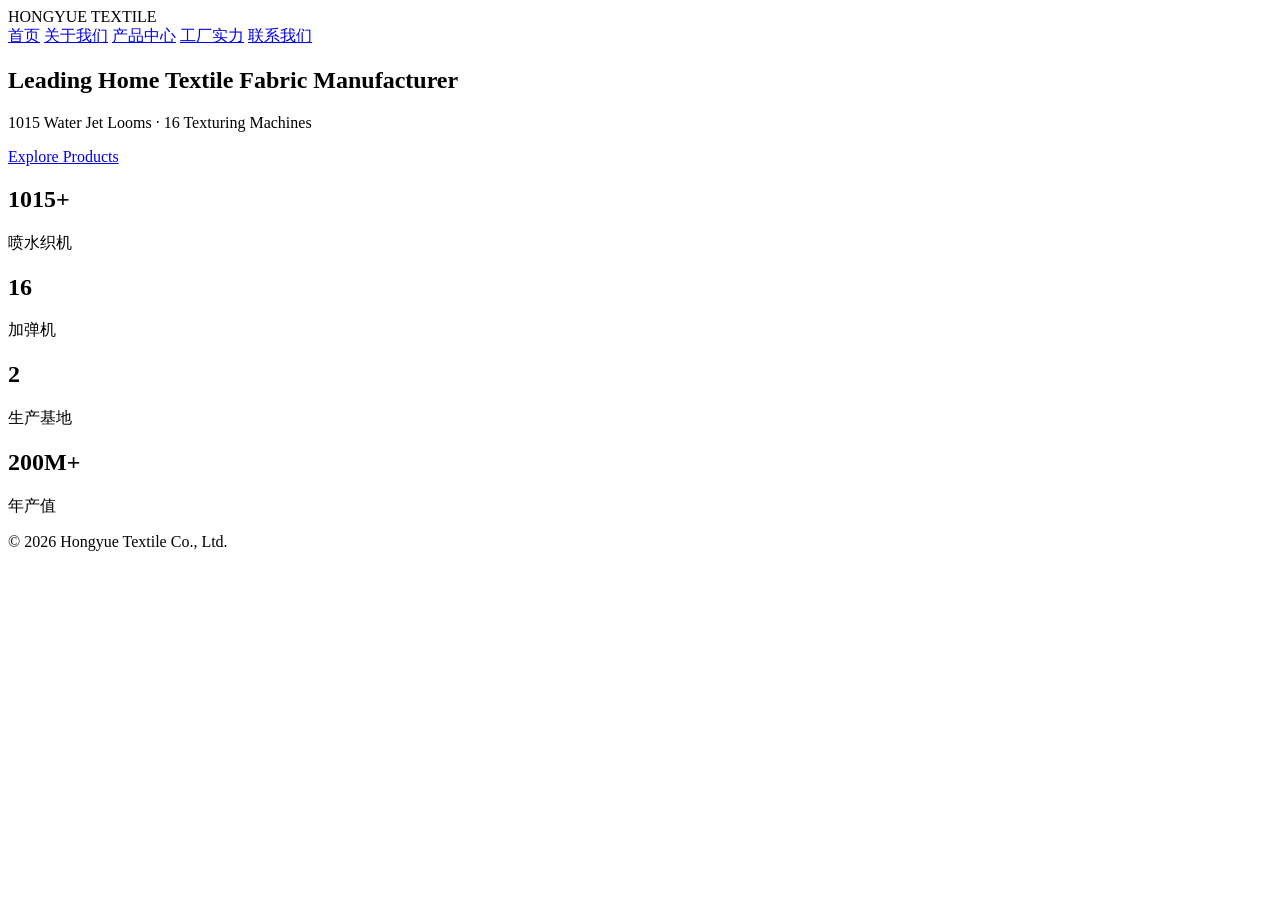
==== index.html @ 9ca7f364 "Add initial HTML structure for Hongyue Textile" ====
<!DOCTYPE html>
<html lang="zh-CN">
<head>
<meta charset="UTF-8">
<meta name="viewport" content="width=device-width, initial-scale=1.0">
<title>宏跃纺织 | Hongyue Textile</title>

<link rel="stylesheet" href="style.css">

</head>

<body>

<header>

<div class="logo">
HONGYUE TEXTILE
</div>

<nav>

<a href="index.html">首页</a>

<a href="about.html">关于我们</a>

<a href="products.html">产品中心</a>

<a href="factory.html">工厂实力</a>

<a href="contact.html">联系我们</a>

</nav>

</header>

<section class="hero">

<h1>Leading Home Textile Fabric Manufacturer</h1>

<p>1015 Water Jet Looms · 16 Texturing Machines</p>

<a class="btn" href="products.html">Explore Products</a>

</section>

<section class="stats">

<div>

<h2>1015+</h2>

<p>喷水织机</p>

</div>

<div>

<h2>16</h2>

<p>加弹机</p>

</div>

<div>

<h2>2</h2>

<p>生产基地</p>

</div>

<div>

<h2>200M+</h2>

<p>年产值</p>

</div>

</section>

<footer>

© 2026 Hongyue Textile Co., Ltd.

</footer>

<script src="script.js"></script>

</body>
</html>
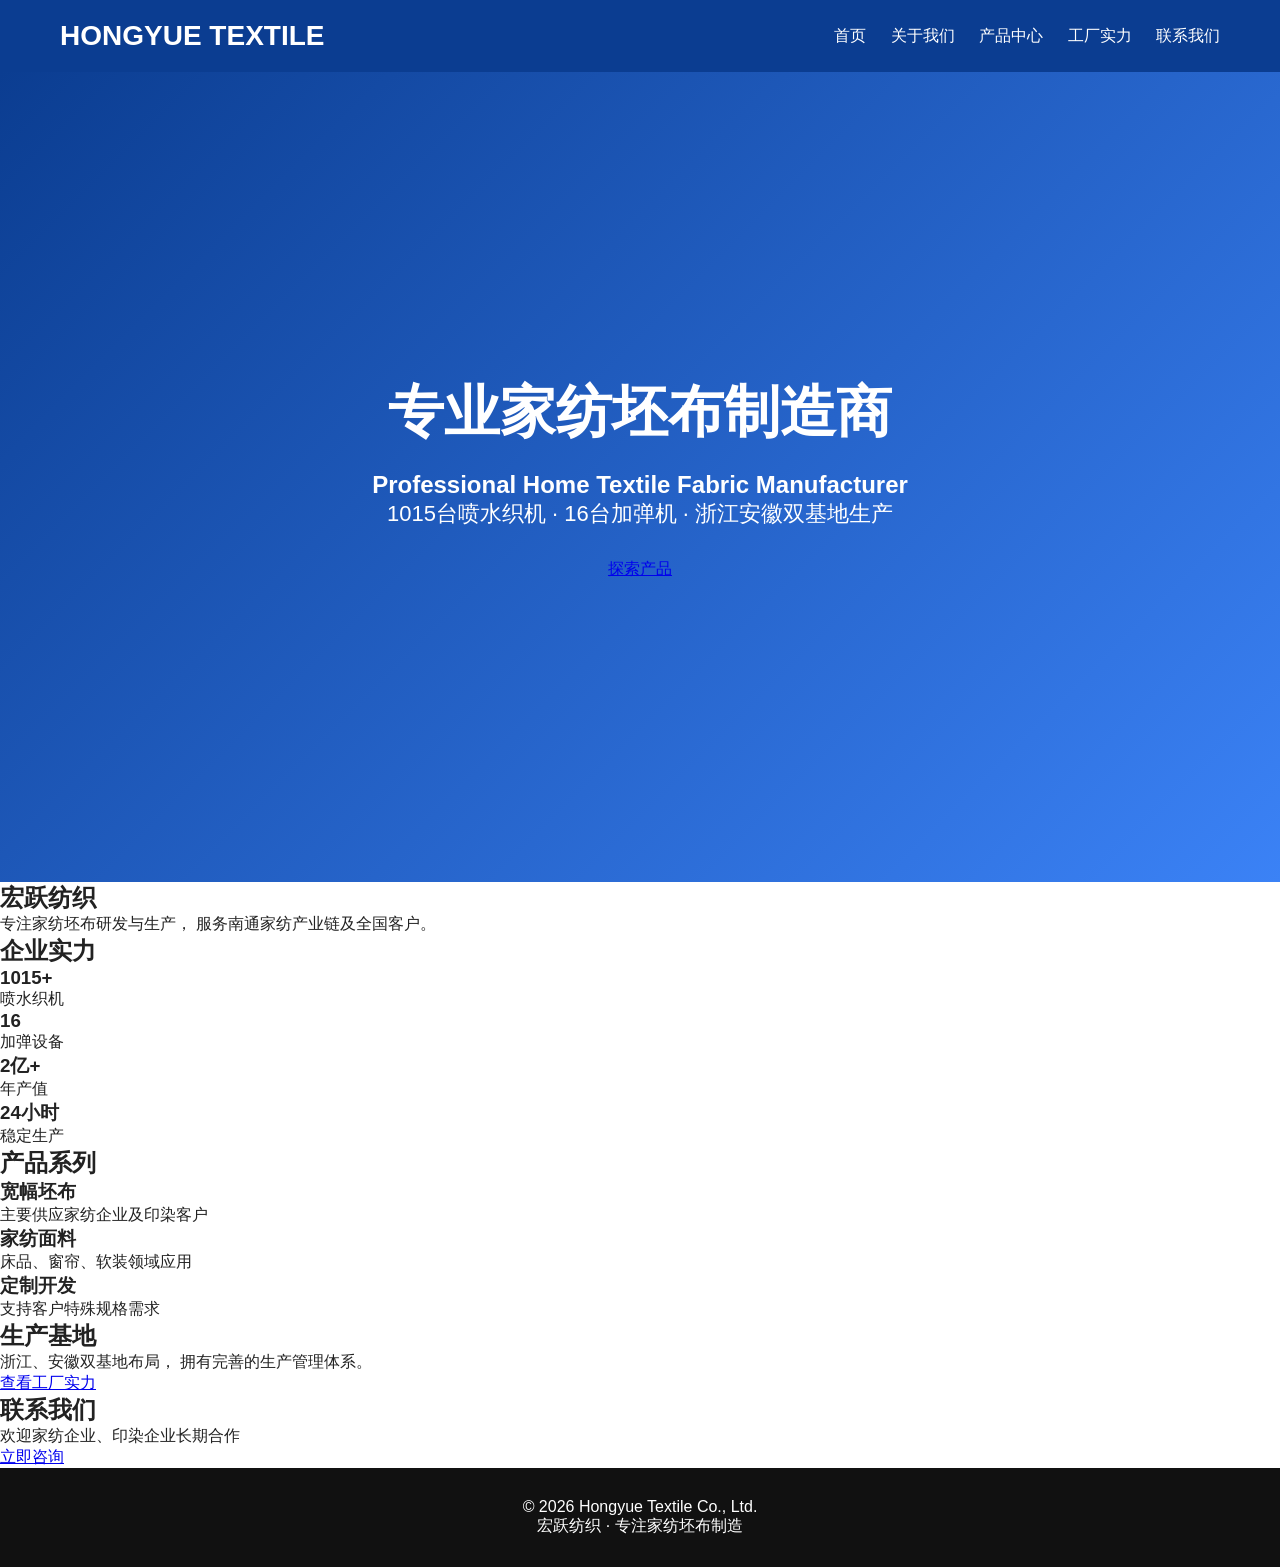
==== commit 96ad2396: "Update index.html" ====
--- a/index.html
+++ b/index.html
@@ -1,22 +1,29 @@
 <!DOCTYPE html>
 <html lang="zh-CN">
+
 <head>
+
 <meta charset="UTF-8">
+
 <meta name="viewport" content="width=device-width, initial-scale=1.0">
+
 <title>宏跃纺织 | Hongyue Textile</title>
 
 <link rel="stylesheet" href="style.css">
 
 </head>
 
+
 <body>
 
-<header>
+
+<header class="header">
 
 <div class="logo">
 HONGYUE TEXTILE
 </div>
 
+
 <nav>
 
 <a href="index.html">首页</a>
@@ -31,61 +38,254 @@
 
 </nav>
 
+
 </header>
 
+
+
 <section class="hero">
 
-<h1>Leading Home Textile Fabric Manufacturer</h1>
-
-<p>1015 Water Jet Looms · 16 Texturing Machines</p>
-
-<a class="btn" href="products.html">Explore Products</a>
-
-</section>
-
-<section class="stats">
+
+<div class="hero-content">
+
+
+<h1>
+专业家纺坯布制造商
+</h1>
+
+
+<h2>
+Professional Home Textile Fabric Manufacturer
+</h2>
+
+
+<p>
+1015台喷水织机 · 16台加弹机 · 浙江安徽双基地生产
+</p>
+
+
+<a href="products.html" class="button">
+探索产品
+</a>
+
+
+</div>
+
+
+</section>
+
+
+
+
+<section class="company">
+
+
+<h2>
+宏跃纺织
+</h2>
+
+
+<p>
+
+专注家纺坯布研发与生产，
+服务南通家纺产业链及全国客户。
+
+</p>
+
+
+</section>
+<section class="strength">
+
+
+<h2>
+企业实力
+</h2>
+
+
+<div class="cards">
+
+
+<div class="card">
+
+<h3>
+1015+
+</h3>
+
+<p>
+喷水织机
+</p>
+
+</div>
+
+
+
+<div class="card">
+
+<h3>
+16
+</h3>
+
+<p>
+加弹设备
+</p>
+
+</div>
+
+
+
+<div class="card">
+
+<h3>
+2亿+
+</h3>
+
+<p>
+年产值
+</p>
+
+</div>
+
+
+
+<div class="card">
+
+<h3>
+24小时
+</h3>
+
+<p>
+稳定生产
+</p>
+
+</div>
+
+
+</div>
+
+
+</section>
+
+
+
+
+<section class="products">
+
+
+<h2>
+产品系列
+</h2>
+
+
+<div class="product-box">
+
 
 <div>
 
-<h2>1015+</h2>
-
-<p>喷水织机</p>
-
-</div>
+<h3>
+宽幅坯布
+</h3>
+
+<p>
+主要供应家纺企业及印染客户</p>
+
+</div>
+
+
 
 <div>
 
-<h2>16</h2>
-
-<p>加弹机</p>
-
-</div>
+<h3>
+家纺面料
+</h3>
+
+<p>
+床品、窗帘、软装领域应用</p>
+
+</div>
+
+
 
 <div>
 
-<h2>2</h2>
-
-<p>生产基地</p>
-
-</div>
-
-<div>
-
-<h2>200M+</h2>
-
-<p>年产值</p>
-
-</div>
-
-</section>
+<h3>
+定制开发
+</h3>
+
+<p>
+支持客户特殊规格需求</p>
+
+</div>
+
+
+
+</div>
+
+
+</section>
+<section class="factory">
+
+<h2>
+生产基地
+</h2>
+
+
+<p>
+
+浙江、安徽双基地布局，
+拥有完善的生产管理体系。
+
+</p>
+
+
+<a href="factory.html" class="button">
+查看工厂实力
+</a>
+
+
+</section>
+
+
+
+
+<section class="contact">
+
+<h2>
+联系我们
+</h2>
+
+
+<p>
+欢迎家纺企业、印染企业长期合作
+</p>
+
+
+<a href="contact.html" class="button">
+立即咨询
+</a>
+
+
+</section>
+
+
+
 
 <footer>
 
+<p>
 © 2026 Hongyue Textile Co., Ltd.
+</p>
+
+<p>
+宏跃纺织 · 专注家纺坯布制造
+</p>
 
 </footer>
 
+
+
 <script src="script.js"></script>
 
+
 </body>
+
 </html>
--- a/style.css
+++ b/style.css
@@ -0,0 +1,81 @@
+*{
+    margin:0;
+    padding:0;
+    box-sizing:border-box;
+}
+
+body{
+    font-family:-apple-system,BlinkMacSystemFont,"PingFang SC","Microsoft YaHei",sans-serif;
+    background:#fff;
+    color:#222;
+}
+
+header{
+    background:#0b3d91;
+    color:#fff;
+    display:flex;
+    justify-content:space-between;
+    align-items:center;
+    padding:20px 60px;
+}
+
+.logo{
+    font-size:28px;
+    font-weight:bold;
+}
+
+nav a{
+    color:#fff;
+    text-decoration:none;
+    margin-left:20px;
+}
+
+.hero{
+    height:90vh;
+    display:flex;
+    flex-direction:column;
+    justify-content:center;
+    align-items:center;
+    text-align:center;
+    background:linear-gradient(135deg,#0b3d91,#3b82f6);
+    color:#fff;
+}
+
+.hero h1{
+    font-size:56px;
+    margin-bottom:20px;
+}
+
+.hero p{
+    font-size:22px;
+    margin-bottom:30px;
+}
+
+.btn{
+    background:#fff;
+    color:#0b3d91;
+    padding:15px 35px;
+    text-decoration:none;
+    border-radius:40px;
+    font-weight:bold;
+}
+
+.stats{
+    display:grid;
+    grid-template-columns:repeat(4,1fr);
+    gap:20px;
+    padding:80px;
+    text-align:center;
+}
+
+.stats h2{
+    color:#0b3d91;
+    font-size:42px;
+}
+
+footer{
+    background:#111;
+    color:#fff;
+    text-align:center;
+    padding:30px;
+}
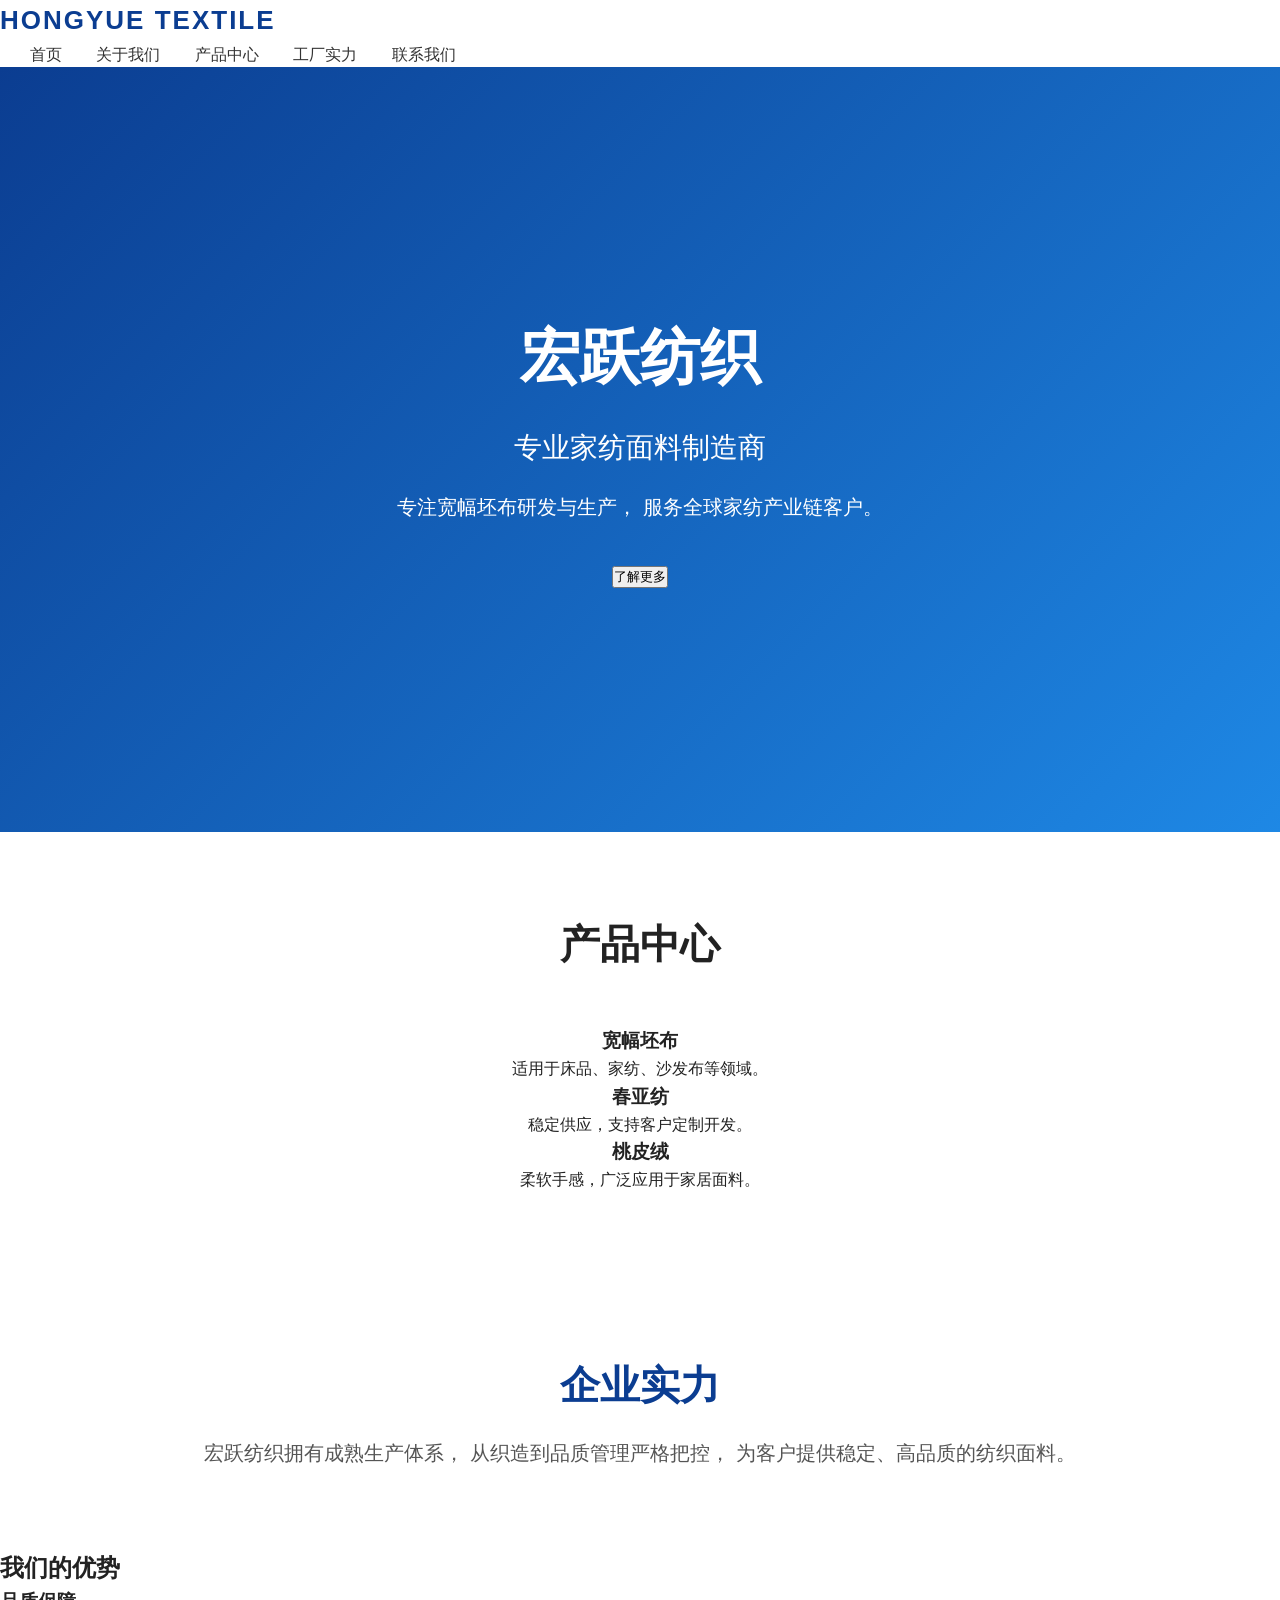
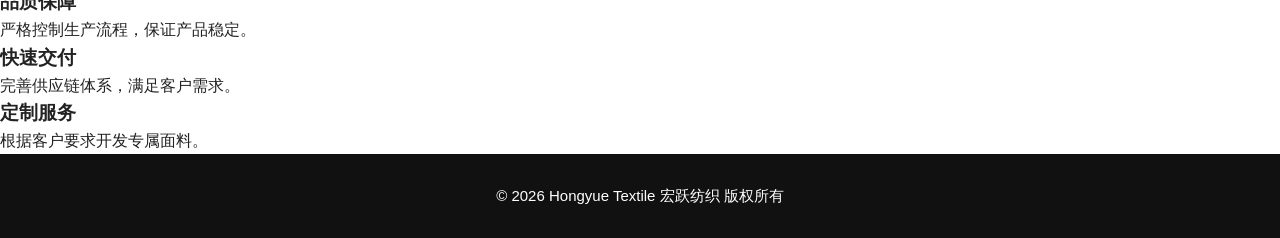
==== commit c99edc92: "Update index.html" ====
--- a/index.html
+++ b/index.html
@@ -1,10 +1,7 @@
 <!DOCTYPE html>
 <html lang="zh-CN">
-
 <head>
-
 <meta charset="UTF-8">
-
 <meta name="viewport" content="width=device-width, initial-scale=1.0">
 
 <title>宏跃纺织 | Hongyue Textile</title>
@@ -13,148 +10,91 @@
 
 </head>
 
-
 <body>
 
-
-<header class="header">
+<header>
 
 <div class="logo">
 HONGYUE TEXTILE
 </div>
 
-
 <nav>
-
 <a href="index.html">首页</a>
-
 <a href="about.html">关于我们</a>
-
 <a href="products.html">产品中心</a>
-
 <a href="factory.html">工厂实力</a>
-
 <a href="contact.html">联系我们</a>
-
 </nav>
-
 
 </header>
 
 
-
 <section class="hero">
 
-
-<div class="hero-content">
-
+<div class="hero-text">
 
 <h1>
-专业家纺坯布制造商
+宏跃纺织
 </h1>
 
-
 <h2>
-Professional Home Textile Fabric Manufacturer
+专业家纺面料制造商
 </h2>
 
-
 <p>
-1015台喷水织机 · 16台加弹机 · 浙江安徽双基地生产
+专注宽幅坯布研发与生产，
+服务全球家纺产业链客户。
 </p>
 
-
-<a href="products.html" class="button">
-探索产品
-</a>
-
+<button>
+了解更多
+</button>
 
 </div>
 
-
 </section>
-
-
-
-
-<section class="company">
-
+<section class="products">
 
 <h2>
-宏跃纺织
+产品中心
 </h2>
 
+<div class="product-list">
 
-<p>
-
-专注家纺坯布研发与生产，
-服务南通家纺产业链及全国客户。
-
-</p>
-
-
-</section>
-<section class="strength">
-
-
-<h2>
-企业实力
-</h2>
-
-
-<div class="cards">
-
-
-<div class="card">
+<div class="product-card">
 
 <h3>
-1015+
+宽幅坯布
 </h3>
 
 <p>
-喷水织机
+适用于床品、家纺、沙发布等领域。
 </p>
 
 </div>
 
 
-
-<div class="card">
+<div class="product-card">
 
 <h3>
-16
+春亚纺
 </h3>
 
 <p>
-加弹设备
+稳定供应，支持客户定制开发。
 </p>
 
 </div>
 
 
-
-<div class="card">
+<div class="product-card">
 
 <h3>
-2亿+
+桃皮绒
 </h3>
 
 <p>
-年产值
-</p>
-
-</div>
-
-
-
-<div class="card">
-
-<h3>
-24小时
-</h3>
-
-<p>
-稳定生产
+柔软手感，广泛应用于家居面料。
 </p>
 
 </div>
@@ -162,130 +102,74 @@
 
 </div>
 
-
 </section>
 
 
-
-
-<section class="products">
-
+<section class="company">
 
 <h2>
-产品系列
+企业实力
 </h2>
 
+<p>
+宏跃纺织拥有成熟生产体系，
+从织造到品质管理严格把控，
+为客户提供稳定、高品质的纺织面料。
+</p>
 
-<div class="product-box">
+</section>
+<section class="advantage">
+
+<h2>
+我们的优势
+</h2>
+
+<div class="advantage-list">
+
+<div>
+<h3>
+品质保障
+</h3>
+<p>
+严格控制生产流程，保证产品稳定。
+</p>
+</div>
 
 
 <div>
+<h3>
+快速交付
+</h3>
+<p>
+完善供应链体系，满足客户需求。
+</p>
+</div>
 
+
+<div>
 <h3>
-宽幅坯布
+定制服务
 </h3>
-
 <p>
-主要供应家纺企业及印染客户</p>
+根据客户要求开发专属面料。
+</p>
+</div>
 
 </div>
 
-
-
-<div>
-
-<h3>
-家纺面料
-</h3>
-
-<p>
-床品、窗帘、软装领域应用</p>
-
-</div>
-
-
-
-<div>
-
-<h3>
-定制开发
-</h3>
-
-<p>
-支持客户特殊规格需求</p>
-
-</div>
-
-
-
-</div>
-
-
 </section>
-<section class="factory">
-
-<h2>
-生产基地
-</h2>
-
-
-<p>
-
-浙江、安徽双基地布局，
-拥有完善的生产管理体系。
-
-</p>
-
-
-<a href="factory.html" class="button">
-查看工厂实力
-</a>
-
-
-</section>
-
-
-
-
-<section class="contact">
-
-<h2>
-联系我们
-</h2>
-
-
-<p>
-欢迎家纺企业、印染企业长期合作
-</p>
-
-
-<a href="contact.html" class="button">
-立即咨询
-</a>
-
-
-</section>
-
-
 
 
 <footer>
 
 <p>
-© 2026 Hongyue Textile Co., Ltd.
-</p>
-
-<p>
-宏跃纺织 · 专注家纺坯布制造
+© 2026 Hongyue Textile  
+宏跃纺织 版权所有
 </p>
 
 </footer>
 
 
-
-<script src="script.js"></script>
-
-
 </body>
 
 </html>
--- a/style.css
+++ b/style.css
@@ -4,78 +4,546 @@
     box-sizing:border-box;
 }
 
+
 body{
-    font-family:-apple-system,BlinkMacSystemFont,"PingFang SC","Microsoft YaHei",sans-serif;
+
+    font-family:
+    -apple-system,
+    BlinkMacSystemFont,
+    "PingFang SC",
+    "Microsoft YaHei",
+    Arial,
+    sans-serif;
+
+    color:#222;
+
     background:#fff;
-    color:#222;
-}
-
-header{
-    background:#0b3d91;
-    color:#fff;
+
+    line-height:1.6;
+
+}
+
+
+
+.header{
+
+    width:100%;
+
+    height:80px;
+
     display:flex;
+
     justify-content:space-between;
+
     align-items:center;
-    padding:20px 60px;
-}
+
+    padding:0 8%;
+
+    background:rgba(255,255,255,0.95);
+
+    position:relative;
+
+    z-index:10;
+
+}
+
+
 
 .logo{
+
+    font-size:26px;
+
+    font-weight:700;
+
+    letter-spacing:2px;
+
+    color:#0b3d91;
+
+}
+
+
+
+nav a{
+
+    text-decoration:none;
+
+    color:#333;
+
+    margin-left:30px;
+
+    font-size:16px;
+
+}
+
+
+
+nav a:hover{
+
+    color:#0b3d91;
+
+}
+
+
+
+
+.hero{
+
+    height:85vh;
+
+    display:flex;
+
+    justify-content:center;
+
+    align-items:center;
+
+    text-align:center;
+
+    background:
+
+    linear-gradient(
+    135deg,
+    #0b3d91,
+    #1e88e5
+    );
+
+    color:white;
+
+}
+
+
+
+.hero-content{
+
+    max-width:900px;
+
+    padding:20px;
+
+}
+
+
+
+.hero h1{
+
+    font-size:60px;
+
+    font-weight:800;
+
+    margin-bottom:20px;
+
+}
+
+
+
+.hero h2{
+
     font-size:28px;
+
+    font-weight:400;
+
+    margin-bottom:20px;
+
+}
+
+
+
+.hero p{
+
+    font-size:20px;
+
+    margin-bottom:40px;
+
+}
+
+
+
+.button{
+
+    display:inline-block;
+
+    padding:15px 40px;
+
+    background:white;
+
+    color:#0b3d91;
+
+    border-radius:50px;
+
+    text-decoration:none;
+
     font-weight:bold;
-}
+
+    transition:.3s;
+
+}
+
+
+
+.button:hover{
+
+    transform:translateY(-5px);
+
+}
+.company{
+
+    padding:80px 10%;
+
+    text-align:center;
+
+}
+
+
+
+.company h2{
+
+    font-size:40px;
+
+    margin-bottom:20px;
+
+    color:#0b3d91;
+
+}
+
+
+
+.company p{
+
+    font-size:20px;
+
+    color:#555;
+
+}
+
+
+
+
+
+.strength{
+
+    padding:80px 8%;
+
+    background:#f7f9fc;
+
+    text-align:center;
+
+}
+
+
+
+.strength h2{
+
+    font-size:40px;
+
+    margin-bottom:50px;
+
+}
+
+
+
+.cards{
+
+    display:grid;
+
+    grid-template-columns:repeat(4,1fr);
+
+    gap:30px;
+
+}
+
+
+
+.card{
+
+    background:white;
+
+    padding:40px 20px;
+
+    border-radius:15px;
+
+    box-shadow:0 10px 30px rgba(0,0,0,.08);
+
+}
+
+
+
+.card h3{
+
+    font-size:45px;
+
+    color:#0b3d91;
+
+    margin-bottom:15px;
+
+}
+
+
+
+.card p{
+
+    font-size:18px;
+
+    color:#666;
+
+}
+
+
+
+
+
+.products{
+
+    padding:80px 8%;
+
+    text-align:center;
+
+}
+
+
+
+.products h2{
+
+    font-size:40px;
+
+    margin-bottom:50px;
+
+}
+
+
+
+.product-box{
+
+    display:grid;
+
+    grid-template-columns:repeat(3,1fr);
+
+    gap:30px;
+
+}
+
+
+
+.product-box div{
+
+    padding:40px;
+
+    background:#fff;
+
+    border:1px solid #eee;
+
+    border-radius:15px;
+
+}
+
+
+
+.product-box h3{
+
+    font-size:26px;
+
+    color:#0b3d91;
+
+    margin-bottom:15px;
+
+}
+
+
+
+.product-box p{
+
+    color:#666;
+
+}
+.factory{
+
+    padding:80px 10%;
+
+    text-align:center;
+
+    background:#f7f9fc;
+
+}
+
+
+
+.factory h2{
+
+    font-size:40px;
+
+    color:#0b3d91;
+
+    margin-bottom:20px;
+
+}
+
+
+
+.factory p{
+
+    font-size:20px;
+
+    color:#555;
+
+    margin-bottom:35px;
+
+}
+
+
+
+
+
+.contact{
+
+    padding:80px 10%;
+
+    text-align:center;
+
+}
+
+
+
+.contact h2{
+
+    font-size:40px;
+
+    color:#0b3d91;
+
+    margin-bottom:20px;
+
+}
+
+
+
+.contact p{
+
+    font-size:20px;
+
+    margin-bottom:35px;
+
+}
+
+
+
+
+footer{
+
+    background:#111;
+
+    color:white;
+
+    text-align:center;
+
+    padding:30px;
+
+    font-size:15px;
+
+}
+
+
+
+
+
+@media(max-width:768px){
+
+
+.header{
+
+    height:auto;
+
+    padding:20px;
+
+    flex-direction:column;
+
+}
+
+
+
+.logo{
+
+    margin-bottom:15px;
+
+}
+
+
+
+nav{
+
+    display:flex;
+
+    flex-wrap:wrap;
+
+    justify-content:center;
+
+}
+
+
 
 nav a{
-    color:#fff;
-    text-decoration:none;
-    margin-left:20px;
-}
+
+    margin:8px;
+
+    font-size:14px;
+
+}
+
+
+
 
 .hero{
-    height:90vh;
-    display:flex;
-    flex-direction:column;
-    justify-content:center;
-    align-items:center;
-    text-align:center;
-    background:linear-gradient(135deg,#0b3d91,#3b82f6);
-    color:#fff;
-}
+
+    height:70vh;
+
+}
+
+
 
 .hero h1{
-    font-size:56px;
-    margin-bottom:20px;
-}
+
+    font-size:38px;
+
+}
+
+
+
+.hero h2{
+
+    font-size:20px;
+
+}
+
+
 
 .hero p{
-    font-size:22px;
-    margin-bottom:30px;
-}
-
-.btn{
-    background:#fff;
-    color:#0b3d91;
-    padding:15px 35px;
-    text-decoration:none;
-    border-radius:40px;
-    font-weight:bold;
-}
-
-.stats{
-    display:grid;
-    grid-template-columns:repeat(4,1fr);
-    gap:20px;
-    padding:80px;
-    text-align:center;
-}
-
-.stats h2{
-    color:#0b3d91;
-    font-size:42px;
-}
-
-footer{
-    background:#111;
-    color:#fff;
-    text-align:center;
-    padding:30px;
-}
+
+    font-size:16px;
+
+}
+
+
+
+.cards{
+
+    grid-template-columns:1fr;
+
+}
+
+
+
+.product-box{
+
+    grid-template-columns:1fr;
+
+}
+
+
+
+.company h2,
+.strength h2,
+.products h2,
+.factory h2,
+.contact h2{
+
+    font-size:32px;
+
+}
+
+
+}
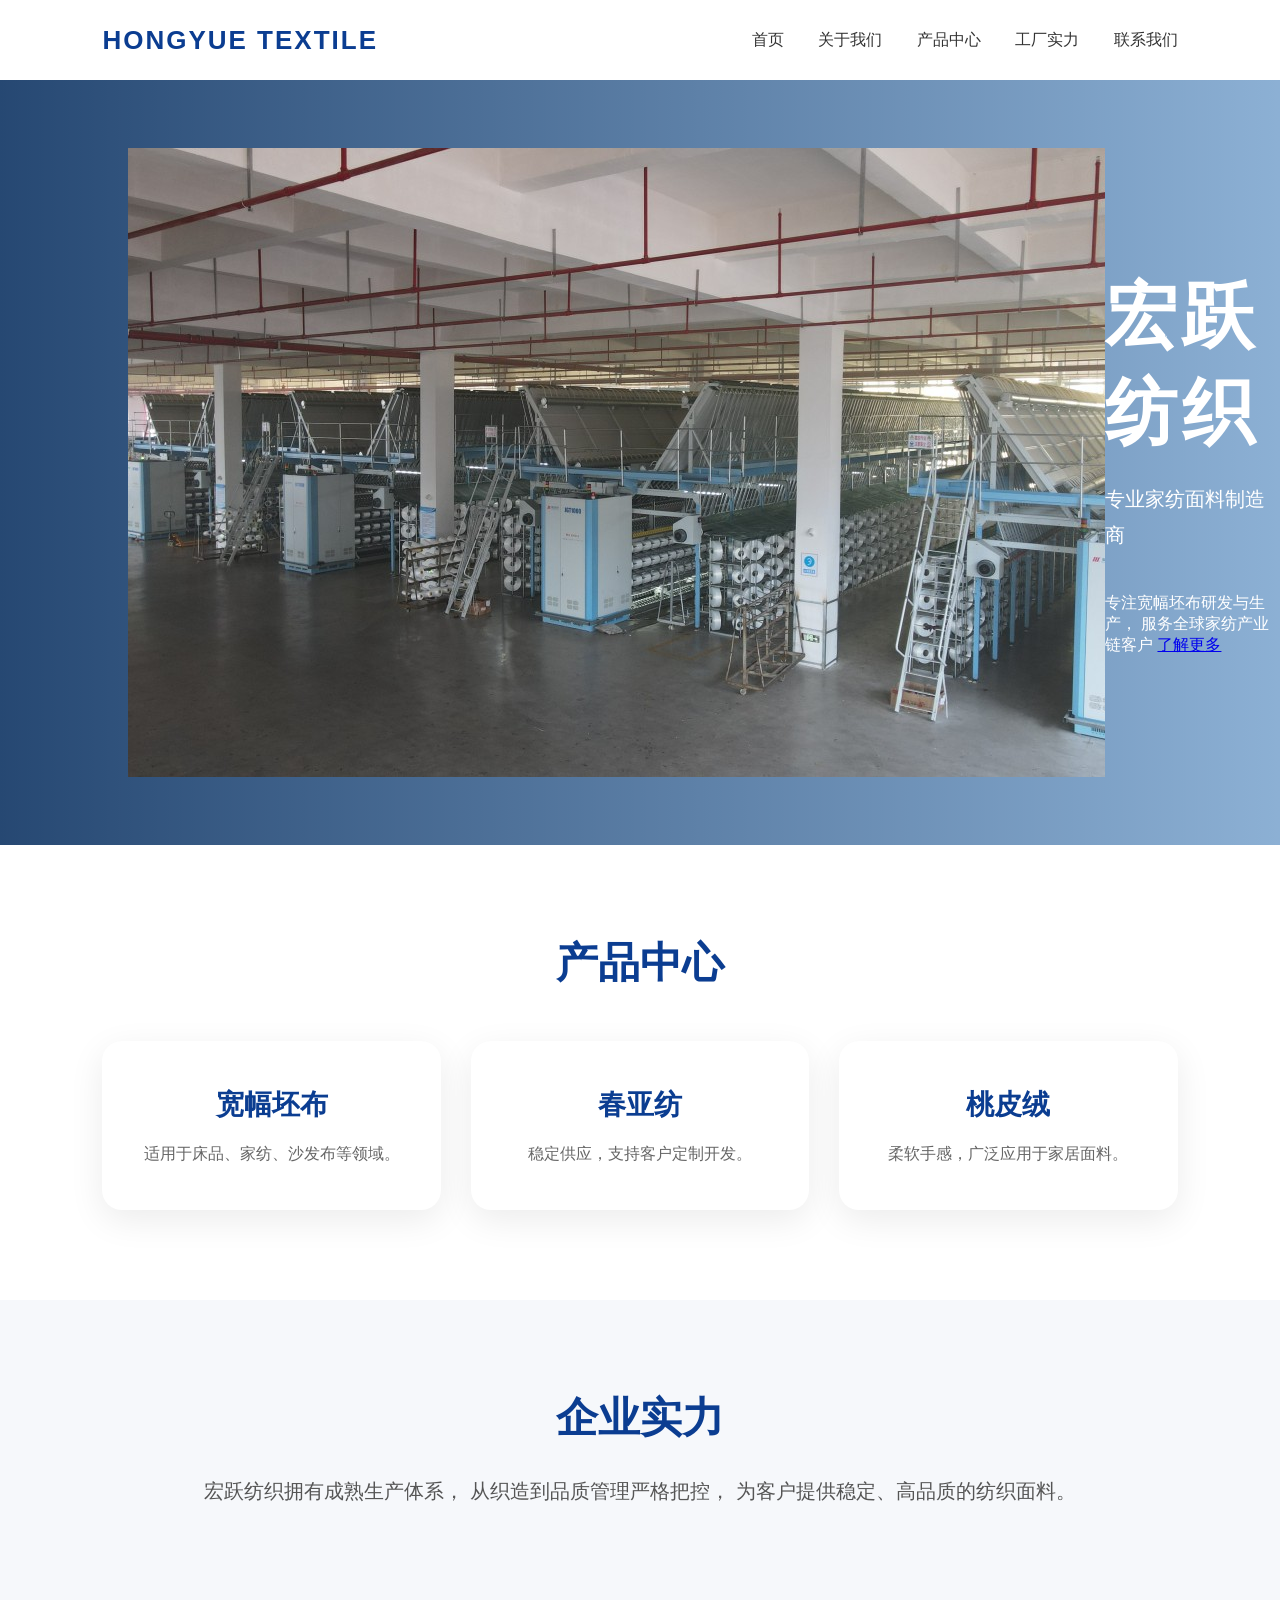
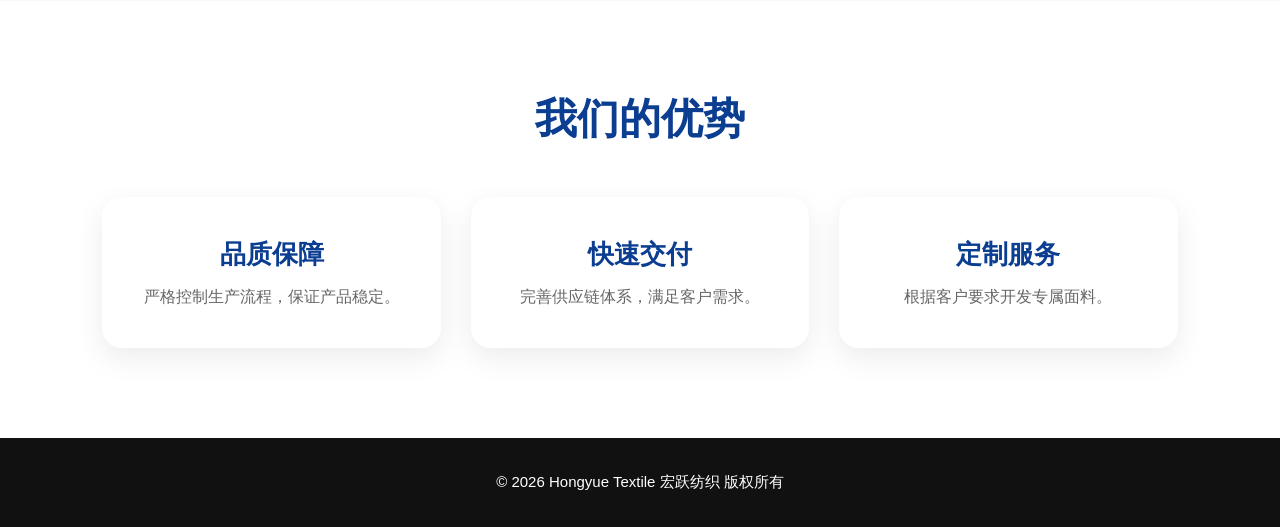
==== commit 96d3335b: "Update index.html" ====
--- a/index.html
+++ b/index.html
@@ -28,31 +28,29 @@
 
 </header>
 
+<section class="hero">
 
-<section class="hero">
+<img src="IMG_1974.jpeg" class="hero-img">
 
 <div class="hero-text">
 
-<h1>
-宏跃纺织
-</h1>
+<h1>宏跃纺织</h1>
 
-<h2>
-专业家纺面料制造商
-</h2>
+<p>专业家纺面料制造商</p>
 
-<p>
+<span>
 专注宽幅坯布研发与生产，
-服务全球家纺产业链客户。
-</p>
+服务全球家纺产业链客户
+</span>
 
-<button>
+<a href="about.html">
 了解更多
-</button>
+</a>
 
 </div>
 
 </section>
+
 <section class="products">
 
 <h2>
--- a/style.css
+++ b/style.css
@@ -10,7 +10,6 @@
     font-family:
     -apple-system,
     BlinkMacSystemFont,
-    "PingFang SC",
     "Microsoft YaHei",
     Arial,
     sans-serif;
@@ -19,57 +18,464 @@
 
     background:#fff;
 
-    line-height:1.6;
-
-}
-
-
-
-.header{
-
-    width:100%;
+}
+
+
+
+/* 顶部导航 */
+
+header{
 
     height:80px;
 
     display:flex;
 
+    align-items:center;
+
     justify-content:space-between;
 
+    padding:0 8%;
+
+    background:#fff;
+
+    position:relative;
+
+    z-index:10;
+
+}
+
+
+
+.logo{
+
+    font-size:26px;
+
+    font-weight:800;
+
+    letter-spacing:2px;
+
+    color:#0b3d91;
+
+}
+
+
+
+nav a{
+
+    text-decoration:none;
+
+    color:#333;
+
+    margin-left:30px;
+
+    font-size:16px;
+
+}
+
+
+
+nav a:hover{
+
+    color:#0b3d91;
+
+}
+
+
+
+
+
+/* 首页大图区域 */
+
+.hero{
+
+    height:85vh;
+
+    display:flex;
+
     align-items:center;
 
-    padding:0 8%;
-
-    background:rgba(255,255,255,0.95);
-
-    position:relative;
-
-    z-index:10;
-
-}
-
+    justify-content:flex-start;
+
+    padding-left:10%;
+
+    color:white;
+
+
+    background:
+
+    linear-gradient(
+    90deg,
+    rgba(0,40,90,.85),
+    rgba(0,80,160,.45)
+    ),
+
+    url("images/factory.jpg");
+
+
+    background-size:cover;
+
+    background-position:center;
+
+}
+
+
+
+.hero-text{
+
+    max-width:650px;
+
+}
+
+
+
+.hero h1{
+
+    font-size:72px;
+
+    margin-bottom:20px;
+
+    letter-spacing:5px;
+
+}
+
+
+
+.hero h2{
+
+    font-size:36px;
+
+    font-weight:400;
+
+    margin-bottom:25px;
+
+}
+
+
+
+.hero p{
+
+    font-size:20px;
+
+    line-height:1.8;
+
+    margin-bottom:40px;
+
+}
+
+
+
+button{
+
+    padding:15px 40px;
+
+    border:none;
+
+    border-radius:40px;
+
+    background:white;
+
+    color:#0b3d91;
+
+    font-size:18px;
+
+    cursor:pointer;
+
+}
+/* 产品展示 */
+
+.products{
+
+    padding:90px 8%;
+
+    text-align:center;
+
+}
+
+
+
+.products h2{
+
+    font-size:42px;
+
+    color:#0b3d91;
+
+    margin-bottom:50px;
+
+}
+
+
+
+.product-list{
+
+    display:grid;
+
+    grid-template-columns:repeat(3,1fr);
+
+    gap:30px;
+
+}
+
+
+
+.product-card{
+
+    background:white;
+
+    padding:45px 30px;
+
+    border-radius:20px;
+
+    box-shadow:0 10px 35px rgba(0,0,0,.08);
+
+    transition:.3s;
+
+}
+
+
+
+.product-card:hover{
+
+    transform:translateY(-10px);
+
+}
+
+
+
+.product-card h3{
+
+    font-size:28px;
+
+    color:#0b3d91;
+
+    margin-bottom:20px;
+
+}
+
+
+
+.product-card p{
+
+    color:#666;
+
+    font-size:16px;
+
+}
+
+
+
+
+/* 企业介绍 */
+
+.company{
+
+    padding:90px 12%;
+
+    text-align:center;
+
+    background:#f6f8fb;
+
+}
+
+
+
+.company h2{
+
+    font-size:42px;
+
+    color:#0b3d91;
+
+    margin-bottom:25px;
+
+}
+
+
+
+.company p{
+
+    max-width:900px;
+
+    margin:auto;
+
+    font-size:20px;
+
+    color:#555;
+
+    line-height:2;
+
+}
+
+
+
+
+
+/* 企业优势 */
+
+.advantage{
+
+    padding:90px 8%;
+
+    text-align:center;
+
+}
+
+
+
+.advantage h2{
+
+    font-size:42px;
+
+    margin-bottom:50px;
+
+    color:#0b3d91;
+
+}
+
+
+
+.advantage-list{
+
+    display:grid;
+
+    grid-template-columns:repeat(3,1fr);
+
+    gap:30px;
+
+}
+
+
+
+.advantage-list div{
+
+    padding:40px;
+
+    border-radius:20px;
+
+    background:#fff;
+
+    box-shadow:0 10px 30px rgba(0,0,0,.08);
+
+}
+
+
+
+.advantage-list h3{
+
+    font-size:26px;
+
+    margin-bottom:15px;
+
+    color:#0b3d91;
+
+}
+
+
+
+.advantage-list p{
+
+    color:#666;
+
+}
+/* 页脚 */
+
+footer{
+
+    background:#111;
+
+    color:white;
+
+    text-align:center;
+
+    padding:35px;
+
+    font-size:15px;
+
+}
+
+
+
+
+
+/* 手机端适配 */
+
+@media(max-width:768px){
+
+
+header{
+
+    height:auto;
+
+    padding:20px;
+
+    flex-direction:column;
+
+}
 
 
 .logo{
 
-    font-size:26px;
-
-    font-weight:700;
+    margin-bottom:15px;
+
+    font-size:22px;
+
+}
+
+
+nav{
+
+    display:flex;
+
+    flex-wrap:wrap;
+
+    justify-content:center;
+
+}
+
+
+
+nav a{
+
+    margin:8px 10px;
+
+    font-size:14px;
+
+}
+
+
+
+
+.hero{
+
+    height:75vh;
+
+    padding:0 25px;
+
+    justify-content:center;
+
+    text-align:center;
+
+}
+
+
+
+.hero h1{
+
+    font-size:42px;
 
     letter-spacing:2px;
 
-    color:#0b3d91;
-
-}
-
-
-
-nav a{
-
-    text-decoration:none;
-
-    color:#333;
-
-    margin-left:30px;
+}
+
+
+
+.hero h2{
+
+    font-size:24px;
+
+}
+
+
+
+.hero p{
 
     font-size:16px;
 
@@ -77,129 +483,20 @@
 
 
 
-nav a:hover{
-
-    color:#0b3d91;
-
-}
-
-
-
-
-.hero{
-
-    height:85vh;
-
-    display:flex;
-
-    justify-content:center;
-
-    align-items:center;
-
-    text-align:center;
-
-    background:
-
-    linear-gradient(
-    135deg,
-    #0b3d91,
-    #1e88e5
-    );
-
-    color:white;
-
-}
-
-
-
-.hero-content{
-
-    max-width:900px;
-
-    padding:20px;
-
-}
-
-
-
-.hero h1{
-
-    font-size:60px;
-
-    font-weight:800;
-
-    margin-bottom:20px;
-
-}
-
-
-
-.hero h2{
-
-    font-size:28px;
-
-    font-weight:400;
-
-    margin-bottom:20px;
-
-}
-
-
-
-.hero p{
-
-    font-size:20px;
-
-    margin-bottom:40px;
-
-}
-
-
-
-.button{
-
-    display:inline-block;
-
-    padding:15px 40px;
-
-    background:white;
-
-    color:#0b3d91;
-
-    border-radius:50px;
-
-    text-decoration:none;
-
-    font-weight:bold;
-
-    transition:.3s;
-
-}
-
-
-
-.button:hover{
-
-    transform:translateY(-5px);
-
-}
-.company{
-
-    padding:80px 10%;
-
-    text-align:center;
-
-}
-
-
-
-.company h2{
-
-    font-size:40px;
-
-    margin-bottom:20px;
-
-    color:#0b3d91;
+
+.product-list{
+
+    grid-template-columns:1fr;
+
+}
+
+
+
+.products h2,
+.company h2,
+.advantage h2{
+
+    font-size:32px;
 
 }
 
@@ -207,343 +504,17 @@
 
 .company p{
 
-    font-size:20px;
-
-    color:#555;
-
-}
-
-
-
-
-
-.strength{
-
-    padding:80px 8%;
-
-    background:#f7f9fc;
-
-    text-align:center;
-
-}
-
-
-
-.strength h2{
-
-    font-size:40px;
-
-    margin-bottom:50px;
-
-}
-
-
-
-.cards{
-
-    display:grid;
-
-    grid-template-columns:repeat(4,1fr);
-
-    gap:30px;
-
-}
-
-
-
-.card{
-
-    background:white;
-
-    padding:40px 20px;
-
-    border-radius:15px;
-
-    box-shadow:0 10px 30px rgba(0,0,0,.08);
-
-}
-
-
-
-.card h3{
-
-    font-size:45px;
-
-    color:#0b3d91;
-
-    margin-bottom:15px;
-
-}
-
-
-
-.card p{
-
-    font-size:18px;
-
-    color:#666;
-
-}
-
-
-
-
-
-.products{
-
-    padding:80px 8%;
-
-    text-align:center;
-
-}
-
-
-
-.products h2{
-
-    font-size:40px;
-
-    margin-bottom:50px;
-
-}
-
-
-
-.product-box{
-
-    display:grid;
-
-    grid-template-columns:repeat(3,1fr);
-
-    gap:30px;
-
-}
-
-
-
-.product-box div{
-
-    padding:40px;
-
-    background:#fff;
-
-    border:1px solid #eee;
-
-    border-radius:15px;
-
-}
-
-
-
-.product-box h3{
-
-    font-size:26px;
-
-    color:#0b3d91;
-
-    margin-bottom:15px;
-
-}
-
-
-
-.product-box p{
-
-    color:#666;
-
-}
-.factory{
-
-    padding:80px 10%;
-
-    text-align:center;
-
-    background:#f7f9fc;
-
-}
-
-
-
-.factory h2{
-
-    font-size:40px;
-
-    color:#0b3d91;
-
-    margin-bottom:20px;
-
-}
-
-
-
-.factory p{
-
-    font-size:20px;
-
-    color:#555;
-
-    margin-bottom:35px;
-
-}
-
-
-
-
-
-.contact{
-
-    padding:80px 10%;
-
-    text-align:center;
-
-}
-
-
-
-.contact h2{
-
-    font-size:40px;
-
-    color:#0b3d91;
-
-    margin-bottom:20px;
-
-}
-
-
-
-.contact p{
-
-    font-size:20px;
-
-    margin-bottom:35px;
-
-}
-
-
-
-
-footer{
-
-    background:#111;
-
-    color:white;
-
-    text-align:center;
-
-    padding:30px;
-
-    font-size:15px;
-
-}
-
-
-
-
-
-@media(max-width:768px){
-
-
-.header{
-
-    height:auto;
-
-    padding:20px;
-
-    flex-direction:column;
-
-}
-
-
-
-.logo{
-
-    margin-bottom:15px;
-
-}
-
-
-
-nav{
-
-    display:flex;
-
-    flex-wrap:wrap;
-
-    justify-content:center;
-
-}
-
-
-
-nav a{
-
-    margin:8px;
-
-    font-size:14px;
-
-}
-
-
-
-
-.hero{
-
-    height:70vh;
-
-}
-
-
-
-.hero h1{
-
-    font-size:38px;
-
-}
-
-
-
-.hero h2{
-
-    font-size:20px;
-
-}
-
-
-
-.hero p{
-
     font-size:16px;
 
 }
 
 
 
-.cards{
+.advantage-list{
 
     grid-template-columns:1fr;
 
 }
 
 
-
-.product-box{
-
-    grid-template-columns:1fr;
-
-}
-
-
-
-.company h2,
-.strength h2,
-.products h2,
-.factory h2,
-.contact h2{
-
-    font-size:32px;
-
-}
-
-
-}
+}
